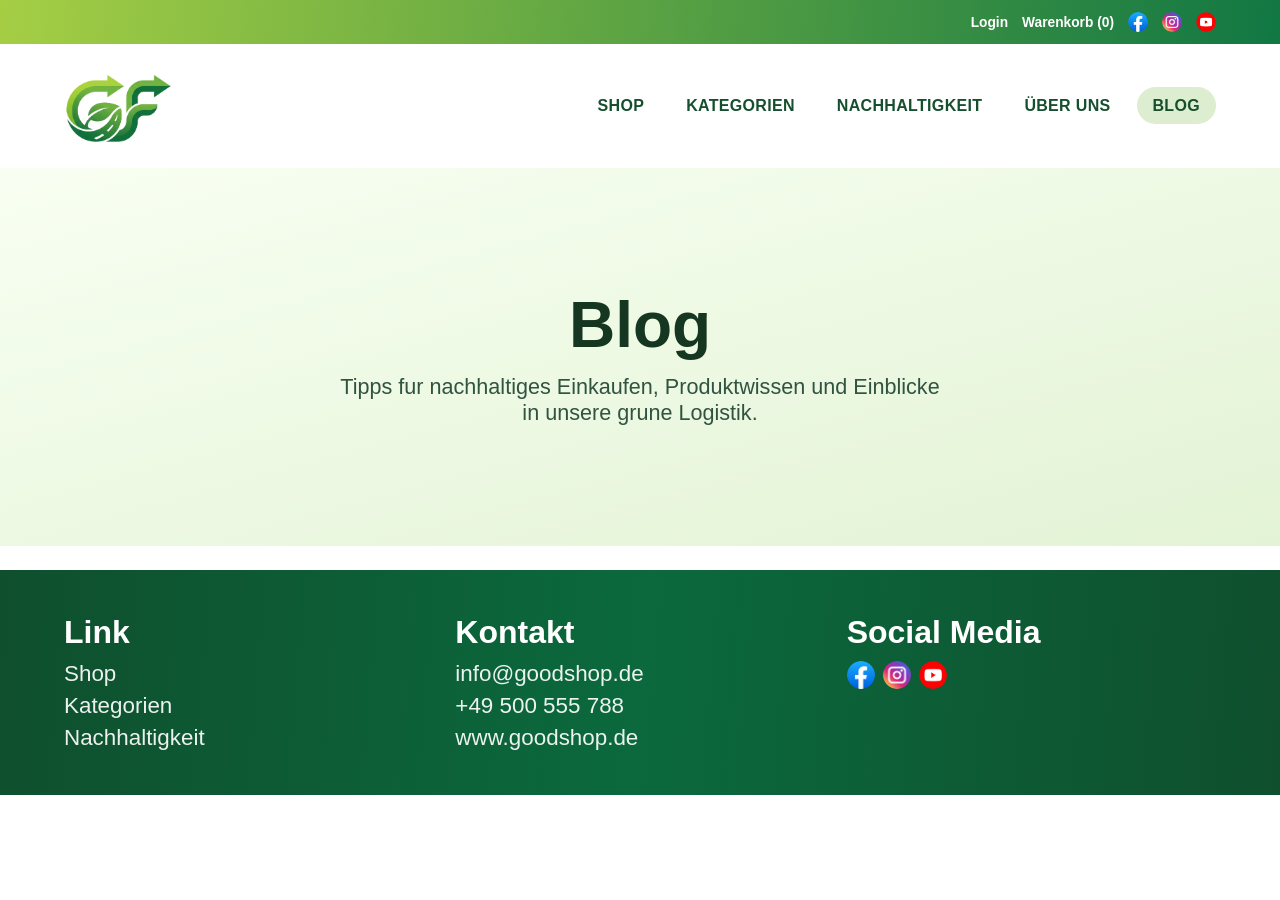
==== src/blog.html @ 8096400c "initial commit" ====
<!DOCTYPE html>
<html lang="de">
<head>
    <meta charset="UTF-8">
    <meta name="viewport" content="width=device-width, initial-scale=1.0">
    <title>Blog | Goodshop</title>
    <link rel="icon" type="image/svg+xml" href="../assets/icons/favicon.png">
    <link rel="stylesheet" href="../styles/styles.css">
</head>
<body>
    <div class="page-wrap">
        <div class="site-shell">
            <header>
                <div class="top-bar">
                    <a href="login.html" class="top-link">Login</a>
                    <a href="warenkorb.html" class="top-link">Warenkorb (0)</a>
                    <a href="blog.html" class="social-top"><img src="../assets/icons/social-facebook.png" alt="Facebook" class="social-top-icon"></a>
                    <a href="blog.html" class="social-top"><img src="../assets/icons/social-instagram.png" alt="Instagram" class="social-top-icon"></a>
                    <a href="blog.html" class="social-top"><img src="../assets/icons/social-youtube.png" alt="YouTube" class="social-top-icon"></a>
                </div>
                <nav>
                    <a href="main.html" class="logo">
                        <img src="../assets/images/logo-mockup.png" alt="GoodFlow Logo" class="logo-icon">
                    
                    </a>
                    <ul class="nav-links">
                        <li><a href="shop.html">Shop</a></li>
                        <li><a href="kategorien.html">Kategorien</a></li>
                        <li><a href="nachhaltigkeit.html">Nachhaltigkeit</a></li>
                        <li><a href="ueber-uns.html">Über uns</a></li>
                        <li><a href="blog.html" class="active">Blog</a></li>
                    </ul>
                </nav>
            </header>

            <section class="subpage-hero">
                <div>
                    <h1>Blog</h1>
                    <p>Tipps fur nachhaltiges Einkaufen, Produktwissen und Einblicke in unsere grune Logistik.</p>
                </div>
            </section>

            <footer>
                <div class="footer-col">
                    <h4>Link</h4>
                    <ul>
                        <li><a href="shop.html">Shop</a></li>
                        <li><a href="kategorien.html">Kategorien</a></li>
                        <li><a href="nachhaltigkeit.html">Nachhaltigkeit</a></li>
                    </ul>
                </div>
                <div class="footer-col">
                    <h4>Kontakt</h4>
                    <ul>
                        <li>info@goodshop.de</li>
                        <li>+49 500 555 788</li>
                        <li>www.goodshop.de</li>
                    </ul>
                </div>
                <div class="footer-col">
                    <h4>Social Media</h4>
                    <div class="social-row">
                        <a href="blog.html" class="social-btn"><img src="../assets/icons/social-facebook.png" alt="Facebook" class="social-icon"></a>
                        <a href="blog.html" class="social-btn"><img src="../assets/icons/social-instagram.png" alt="Instagram" class="social-icon"></a>
                        <a href="blog.html" class="social-btn"><img src="../assets/icons/social-youtube.png" alt="YouTube" class="social-icon"></a>
                    </div>
                </div>
            </footer>
        </div>
    </div>
</body>
</html>
---- styles/styles.css ----
:root {
    --green-900: #164f2e;
    --green-800: #1f6b3b;
    --green-700: #2f8d4e;
    --green-500: #7fcb4f;
    --green-300: #dceecf;
    --green-100: #f4fbef;
    --white: #ffffff;
    --text-900: #153621;
    --text-700: #315341;
    --shadow-soft: 0 16px 32px rgba(19, 62, 33, 0.12);
    --shadow-card: 0 8px 22px rgba(48, 102, 57, 0.16);
    --radius-lg: 22px;
}

* {
    box-sizing: border-box;
    margin: 0;
    padding: 0;
}

body {
    min-height: 100vh;
    font-family: "Segoe UI", Tahoma, Geneva, Verdana, sans-serif;
    background:
        radial-gradient(circle at 8% 88%, rgba(138, 194, 96, 0.2) 0, rgba(138, 194, 96, 0) 28%),
        radial-gradient(circle at 92% 18%, rgba(34, 105, 56, 0.15) 0, rgba(34, 105, 56, 0) 24%),
        #f5f5f5;
    color: var(--text-900);
}

.page-wrap {
    width: 100%;
    min-height: 100vh;
}

.site-shell {
    min-height: 100vh;
    background: var(--white);
    overflow: hidden;
}

.top-bar {
    min-height: 44px;
    display: flex;
    align-items: center;
    justify-content: flex-end;
    gap: 14px;
    padding: 8px clamp(24px, 5vw, 64px);
    background: linear-gradient(95deg, #a5ce44, #117743);
    color: var(--white);
}

.top-link {
    color: var(--white);
    text-decoration: none;
    font-size: 0.86rem;
    font-weight: 600;
}

.social-top {
    display: inline-flex;
    align-items: center;
    justify-content: center;
}

.social-top-icon {
    width: 20px;
    height: 20px;
    display: block;
    border-radius: 50%;
}

nav {
    display: flex;
    align-items: center;
    justify-content: space-between;
    padding: 26px clamp(24px, 5vw, 64px);
    background: var(--white);
}

.logo {
    text-decoration: none;
    color: inherit;
    display: flex;
    align-items: center;
    gap: 12px;
}

.logo-mark {
    width: 48px;
    height: 48px;
    border-radius: 50%;
    display: grid;
    place-items: center;
    background: linear-gradient(145deg, var(--green-500), var(--green-800));
    color: var(--white);
    font-weight: 800;
}

.logo-icon {
    width: 250px;
    height: 72px;
    flex: 0 0 auto;
    object-fit: contain;
    object-position: left center;
}

.logo strong {
    display: block;
    color: var(--green-800);
    font-size: 1.95rem;
    line-height: 1;
}

.logo small {
    color: var(--text-700);
    font-size: 0.9rem;
    font-weight: 600;
}

.nav-links {
    list-style: none;
    display: flex;
    flex-wrap: wrap;
    align-items: center;
    gap: 10px;
}

.nav-links a {
    text-decoration: none;
    text-transform: uppercase;
    letter-spacing: 0.02em;
    color: var(--green-900);
    font-weight: 700;
    padding: 10px 16px;
    border-radius: 999px;
}

.nav-links a:hover,
.nav-links a.active {
    background: var(--green-300);
}

.hero {
    min-height: 54vh;
    background:
        linear-gradient(95deg, rgba(14, 38, 23, 0.55), rgba(14, 38, 23, 0.1)),
        url("https://images.unsplash.com/photo-1529156069898-49953e39b3ac?auto=format&fit=crop&q=80&w=1700") center/cover;
    display: flex;
    align-items: center;
    padding: 56px clamp(24px, 6vw, 84px);
}

.hero-content {
    color: var(--white);
    max-width: 540px;
}

.hero h1 {
    font-size: clamp(2.1rem, 5vw, 4rem);
    line-height: 1.05;
    text-transform: uppercase;
    margin-bottom: 12px;
}

.hero p {
    font-size: clamp(1.2rem, 2vw, 2rem);
    margin-bottom: 26px;
}

.btn-cta,
.btn-cart {
    text-decoration: none;
    text-align: center;
    border: 0;
    border-radius: 999px;
    background: linear-gradient(130deg, #bfeb61, #68b848);
    color: #12351f;
    font-weight: 800;
    letter-spacing: 0.02em;
    transition: transform 0.2s ease, filter 0.2s ease;
}

.btn-cta {
    display: inline-block;
    padding: 13px 30px;
    font-size: 1.55rem;
}

.btn-cart {
    display: block;
    margin-top: auto;
    padding: 10px 18px;
    font-size: 1.15rem;
}

.btn-cta:hover,
.btn-cart:hover {
    transform: translateY(-1px);
    filter: brightness(0.98);
}

.section {
    padding: clamp(56px, 6vw, 88px) clamp(24px, 6vw, 84px);
}

.section-soft {
    background: linear-gradient(180deg, #ffffff 0%, #f5fcef 75%, #f7fff5 100%);
}

.category-grid {
    display: grid;
    grid-template-columns: repeat(4, minmax(0, 1fr));
    gap: 24px;
}

.cat-card {
    text-decoration: none;
    color: var(--green-900);
    background: var(--white);
    border-radius: var(--radius-lg);
    box-shadow: var(--shadow-card);
    border: 1px solid #deedd8;
    min-height: 194px;
    display: flex;
    flex-direction: column;
    justify-content: center;
    align-items: center;
    gap: 14px;
}

.cat-icon {
    font-size: 3.35rem;
}

.cat-icon-img {
    width: 84px;
    height: 84px;
}

.cat-card h3 {
    font-size: 2rem;
    letter-spacing: 0.01em;
}

.section-title {
    text-align: center;
    text-transform: uppercase;
    color: var(--green-900);
    font-size: clamp(2.1rem, 3.3vw, 3rem);
    margin-bottom: 28px;
}

.product-grid {
    display: grid;
    grid-template-columns: repeat(4, minmax(220px, 1fr));
    gap: 24px;
}

.product-card {
    background: var(--white);
    border-radius: var(--radius-lg);
    box-shadow: var(--shadow-card);
    border: 1px solid #ddedd8;
    padding: 16px;
    display: flex;
    flex-direction: column;
    gap: 12px;
    min-height: 560px;
}

.product-img {
    width: clamp(170px, 72%, 240px);
    aspect-ratio: 3 / 4;
    height: auto;
    align-self: center;
    object-fit: cover;
    border-radius: 14px;
}

.price {
    font-size: 1.85rem;
    color: var(--green-900);
    font-weight: 900;
}

.product-card h4 {
    font-size: 1.6rem;
    line-height: 1.15;
}

.desc {
    color: #5c695f;
    font-size: 1.1rem;
    line-height: 1.3;
}

.info-banner {
    margin-top: 30px;
    display: grid;
    grid-template-columns: repeat(2, minmax(0, 1fr));
    gap: 16px;
}

.info-box {
    background: linear-gradient(140deg, #e7f8d5, #d9efc7);
    border-radius: var(--radius-lg);
    border: 1px solid #d0e7bc;
    min-height: 150px;
    display: flex;
    align-items: center;
    gap: 14px;
    padding: 20px;
}

.info-icon {
    flex: 0 0 auto;
    width: 58px;
    height: 58px;
    border-radius: 50%;
    display: grid;
    place-items: center;
    color: var(--white);
    background: linear-gradient(140deg, #2d904f, #145c35);
    font-size: 1.18rem;
    font-weight: 800;
}

.info-box p {
    font-size: 2rem;
    line-height: 1.15;
}

.info-box strong {
    text-transform: uppercase;
}

footer {
    margin-top: 24px;
    padding: 44px clamp(24px, 5vw, 64px);
    display: grid;
    grid-template-columns: repeat(3, minmax(0, 1fr));
    gap: 22px;
    color: var(--white);
    background: linear-gradient(95deg, #0f4f2e, #0b693d, #0f4f2e);
}

.footer-col h4 {
    font-size: 2rem;
    margin-bottom: 10px;
}

.footer-col ul {
    list-style: none;
    display: grid;
    gap: 6px;
}

.footer-col li,
.footer-col a {
    font-size: 1.4rem;
    color: rgba(255, 255, 255, 0.92);
    text-decoration: none;
}

.social-row {
    display: flex;
    gap: 8px;
}

.social-btn {
    display: inline-flex;
    align-items: center;
    justify-content: center;
    text-decoration: none;
}

.social-icon {
    width: 28px;
    height: 28px;
    border-radius: 50%;
    display: block;
}

.subpage-hero {
    min-height: 42vh;
    padding: 70px 42px;
    display: grid;
    place-items: center;
    text-align: center;
    background: linear-gradient(165deg, #f8fff2 0%, #e3f3d5 100%);
}

.subpage-hero h1 {
    font-size: clamp(2rem, 5vw, 4rem);
    margin-bottom: 12px;
}

.subpage-hero p {
    color: var(--text-700);
    max-width: 620px;
    font-size: clamp(1rem, 1.9vw, 1.35rem);
}

.login-section {
    padding: 40px clamp(24px, 6vw, 84px) 80px;
    display: flex;
    justify-content: center;
}

.login-card {
    width: min(520px, 100%);
    background: #ffffff;
    border: 1px solid #d7e7cf;
    border-radius: 18px;
    box-shadow: var(--shadow-card);
    padding: 26px;
}

.login-card h2 {
    font-size: 1.7rem;
    margin-bottom: 16px;
}

.login-form {
    display: grid;
    gap: 14px;
}

.login-form label {
    display: grid;
    gap: 8px;
    color: #264937;
    font-weight: 600;
}

.login-form input {
    border: 1px solid #c6ddbd;
    border-radius: 12px;
    padding: 12px 14px;
    font-size: 1rem;
}

.login-actions {
    display: flex;
    justify-content: space-between;
    align-items: center;
    margin-top: 8px;
}

.text-link {
    color: #1f6b3b;
    font-weight: 700;
    text-decoration: none;
}

@media (max-width: 1200px) {
    .category-grid,
    .product-grid {
        grid-template-columns: repeat(2, minmax(0, 1fr));
    }

    .product-card {
        min-height: 420px;
    }

    .info-banner,
    footer {
        grid-template-columns: 1fr;
    }
}

@media (max-width: 760px) {
    nav {
        flex-direction: column;
        gap: 18px;
        padding: 20px;
    }

    .top-bar {
        justify-content: center;
        flex-wrap: wrap;
    }

    .hero {
        min-height: 340px;
        padding-top: 54px;
        padding-bottom: 54px;
        padding-left: 24px;
        padding-right: 24px;
    }

    .logo {
        align-self: flex-start;
    }

    .logo-icon {
        width: 220px;
        height: 50px;
    }

    .nav-links {
        justify-content: flex-start;
        width: 100%;
    }

    .category-grid,
    .product-grid {
        grid-template-columns: 1fr;
    }

    .product-img {
        width: clamp(170px, 66%, 230px);
    }
}
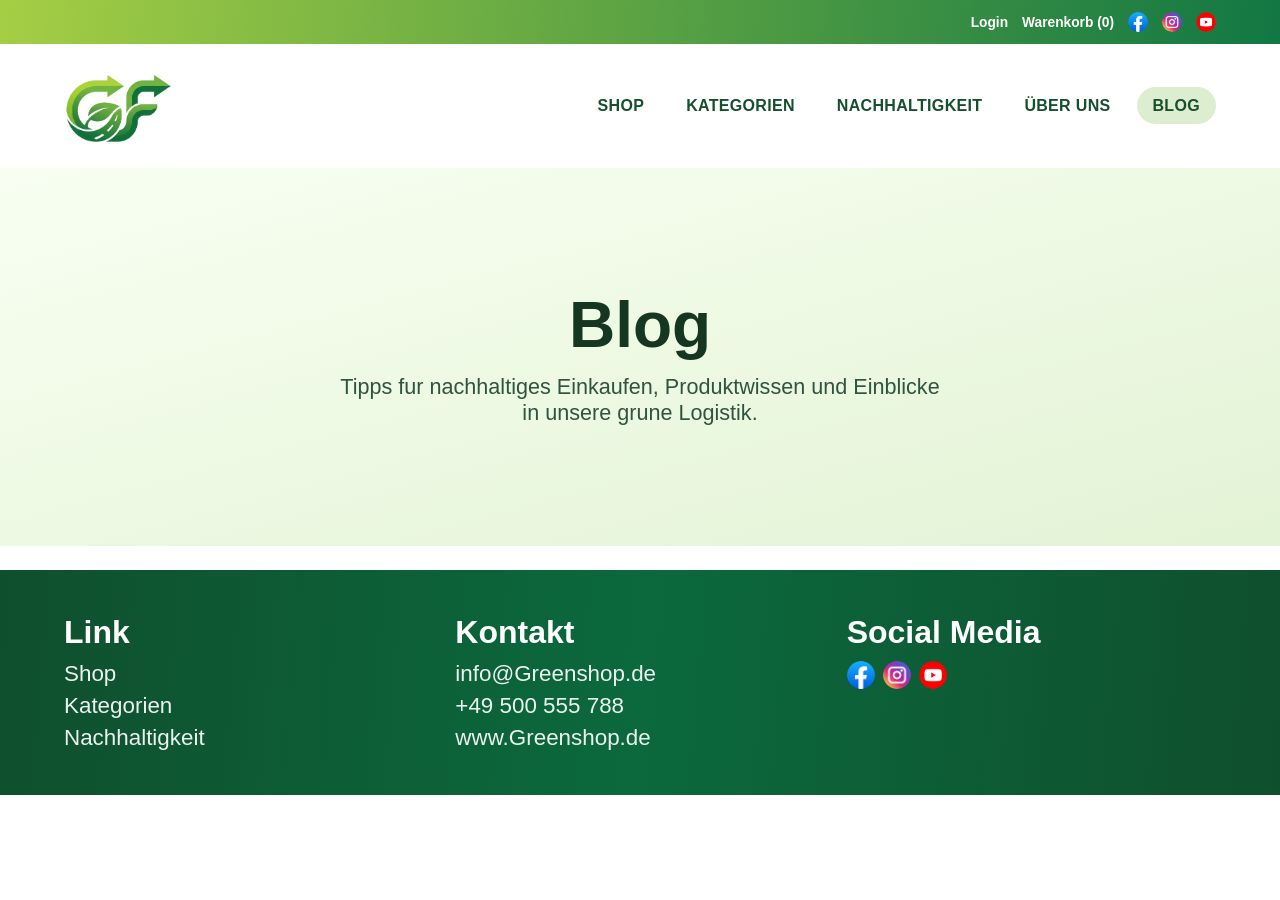
==== commit c3fa5e59: "Goodshop durch Greenshop ersetzt, + add testfile" ====
--- a/src/blog.html
+++ b/src/blog.html
@@ -3,7 +3,7 @@
 <head>
     <meta charset="UTF-8">
     <meta name="viewport" content="width=device-width, initial-scale=1.0">
-    <title>Blog | Goodshop</title>
+    <title>Blog | Greenshop</title>
     <link rel="icon" type="image/svg+xml" href="../assets/icons/favicon.png">
     <link rel="stylesheet" href="../styles/styles.css">
 </head>
@@ -19,10 +19,16 @@
                     <a href="blog.html" class="social-top"><img src="../assets/icons/social-youtube.png" alt="YouTube" class="social-top-icon"></a>
                 </div>
                 <nav>
-                    <a href="main.html" class="logo">
+                    <a href="../index.html" class="logo">
                         <img src="../assets/images/logo-mockup.png" alt="GoodFlow Logo" class="logo-icon">
                     
                     </a>
+                    <input type="checkbox" id="menu-toggle" class="menu-toggle" aria-label="Navigation öffnen">
+                    <label for="menu-toggle" class="hamburger" aria-hidden="true">
+                        <span></span>
+                        <span></span>
+                        <span></span>
+                    </label>
                     <ul class="nav-links">
                         <li><a href="shop.html">Shop</a></li>
                         <li><a href="kategorien.html">Kategorien</a></li>
@@ -52,9 +58,9 @@
                 <div class="footer-col">
                     <h4>Kontakt</h4>
                     <ul>
-                        <li>info@goodshop.de</li>
+                        <li>info@Greenshop.de</li>
                         <li>+49 500 555 788</li>
-                        <li>www.goodshop.de</li>
+                        <li>www.Greenshop.de</li>
                     </ul>
                 </div>
                 <div class="footer-col">
--- a/styles/styles.css
+++ b/styles/styles.css
@@ -142,6 +142,39 @@
     background: var(--green-300);
 }
 
+.menu-toggle {
+    position: absolute;
+    width: 1px;
+    height: 1px;
+    opacity: 0;
+    pointer-events: none;
+}
+
+.hamburger {
+    display: none;
+    width: 48px;
+    height: 48px;
+    border-radius: 50%;
+    border: 0;
+    background: linear-gradient(135deg, #1f6b3b, #2f8d4e);
+    align-items: center;
+    justify-content: center;
+    flex-direction: column;
+    gap: 6px;
+    cursor: pointer;
+    box-shadow: 0 8px 18px rgba(17, 72, 42, 0.3);
+    z-index: 120;
+}
+
+.hamburger span {
+    width: 22px;
+    height: 2px;
+    background: var(--white);
+    border-radius: 99px;
+    transform-origin: center;
+    transition: transform 0.32s ease, opacity 0.25s ease;
+}
+
 .hero {
     min-height: 54vh;
     background:
@@ -471,11 +504,12 @@
     }
 }
 
-@media (max-width: 760px) {
+@media (max-width: 980px) {
     nav {
-        flex-direction: column;
-        gap: 18px;
-        padding: 20px;
+        position: relative;
+        flex-direction: row;
+        gap: 12px;
+        padding: 16px 20px;
     }
 
     .top-bar {
@@ -492,17 +526,91 @@
     }
 
     .logo {
-        align-self: flex-start;
+        align-self: center;
     }
 
     .logo-icon {
-        width: 220px;
-        height: 50px;
+        width: 190px;
+        height: 46px;
+    }
+
+    .hamburger {
+        display: inline-flex;
+        margin-left: auto;
     }
 
     .nav-links {
-        justify-content: flex-start;
+        position: fixed;
+        inset: 0;
+        z-index: 110;
+        width: 100vw;
+        height: 100vh;
+        justify-content: center;
+        align-items: center;
+        flex-direction: column;
+        flex-wrap: nowrap;
+        gap: 18px;
+        padding: 110px 24px 36px;
+        background:
+            radial-gradient(circle at 75% 12%, rgba(176, 231, 121, 0.35) 0, rgba(176, 231, 121, 0) 35%),
+            linear-gradient(150deg, #0f4f2e, #117743 50%, #0e5f36);
+        opacity: 0;
+        visibility: hidden;
+        pointer-events: none;
+        transform: translateY(-100%);
+        transition: transform 0.4s ease, opacity 0.3s ease, visibility 0.3s ease;
+        overflow-y: auto;
+    }
+
+    .nav-links li {
+        width: min(420px, 100%);
+        display: flex;
+        justify-content: center;
+    }
+
+    .nav-links a {
+        display: block;
         width: 100%;
+        text-align: center;
+        line-height: 1.2;
+        padding: 14px 18px;
+        color: var(--white);
+        font-size: clamp(1.4rem, 4vw, 2rem);
+        letter-spacing: 0.04em;
+    }
+
+    .nav-links a:hover,
+    .nav-links a.active {
+        background: rgba(255, 255, 255, 0.2);
+    }
+
+    .menu-toggle:checked ~ .nav-links {
+        opacity: 1;
+        visibility: visible;
+        pointer-events: auto;
+        transform: translateY(0);
+    }
+
+    .menu-toggle:checked + .hamburger {
+        position: fixed;
+        top: 58px;
+        right: 20px;
+    }
+
+    .menu-toggle:checked + .hamburger span:nth-child(1) {
+        transform: translateY(8px) rotate(45deg);
+    }
+
+    .menu-toggle:checked + .hamburger span:nth-child(2) {
+        opacity: 0;
+    }
+
+    .menu-toggle:checked + .hamburger span:nth-child(3) {
+        transform: translateY(-8px) rotate(-45deg);
+    }
+
+    body:has(.menu-toggle:checked) {
+        overflow: hidden;
     }
 
     .category-grid,
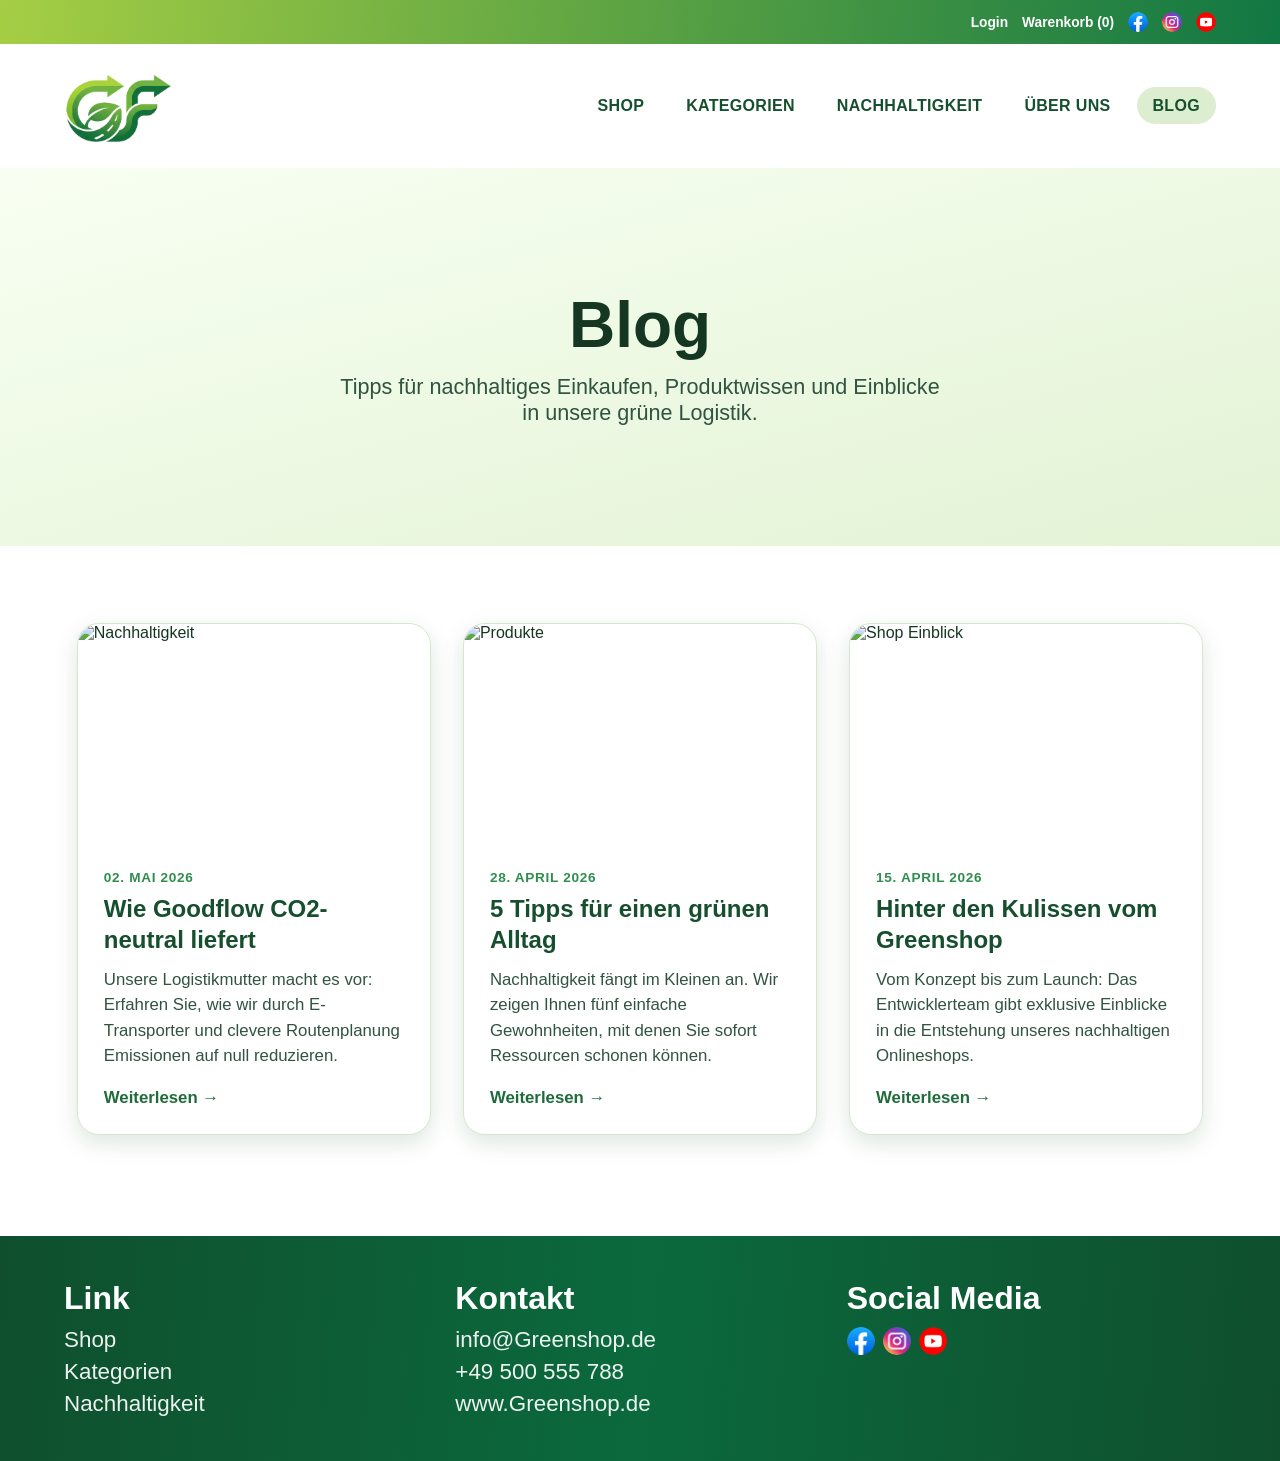
==== commit 7a00abd8: "feat/refactor: Blog-Update, Dummy-Login & SQL-Injection-Demo - feat: Blog-Seite ('blog.html') mit 3 " ====
--- a/src/blog.html
+++ b/src/blog.html
@@ -21,7 +21,6 @@
                 <nav>
                     <a href="../index.html" class="logo">
                         <img src="../assets/images/logo-mockup.png" alt="GoodFlow Logo" class="logo-icon">
-                    
                     </a>
                     <input type="checkbox" id="menu-toggle" class="menu-toggle" aria-label="Navigation öffnen">
                     <label for="menu-toggle" class="hamburger" aria-hidden="true">
@@ -42,7 +41,47 @@
             <section class="subpage-hero">
                 <div>
                     <h1>Blog</h1>
-                    <p>Tipps fur nachhaltiges Einkaufen, Produktwissen und Einblicke in unsere grune Logistik.</p>
+                    <p>Tipps für nachhaltiges Einkaufen, Produktwissen und Einblicke in unsere grüne Logistik.</p>
+                </div>
+            </section>
+
+            <!-- NEU: Der Blog-Content Bereich -->
+            <section class="blog-section section">
+                <div class="blog-grid">
+                    
+                    <!-- Blog Artikel 1 -->
+                    <article class="blog-card">
+                        <img src="https://images.unsplash.com/photo-1542601906990-b4d3fb778b09?auto=format&fit=crop&q=80&w=600" alt="Nachhaltigkeit" class="blog-img">
+                        <div class="blog-content">
+                            <span class="blog-date">02. Mai 2026</span>
+                            <h3>Wie Goodflow CO2-neutral liefert</h3>
+                            <p>Unsere Logistikmutter macht es vor: Erfahren Sie, wie wir durch E-Transporter und clevere Routenplanung Emissionen auf null reduzieren.</p>
+                            <a href="#" class="text-link">Weiterlesen &rarr;</a>
+                        </div>
+                    </article>
+
+                    <!-- Blog Artikel 2 -->
+                    <article class="blog-card">
+                        <img src="https://images.unsplash.com/photo-1611284446314-60a58ac0deb9?auto=format&fit=crop&q=80&w=600" alt="Produkte" class="blog-img">
+                        <div class="blog-content">
+                            <span class="blog-date">28. April 2026</span>
+                            <h3>5 Tipps für einen grünen Alltag</h3>
+                            <p>Nachhaltigkeit fängt im Kleinen an. Wir zeigen Ihnen fünf einfache Gewohnheiten, mit denen Sie sofort Ressourcen schonen können.</p>
+                            <a href="#" class="text-link">Weiterlesen &rarr;</a>
+                        </div>
+                    </article>
+
+                    <!-- Blog Artikel 3 -->
+                    <article class="blog-card">
+                        <img src="https://images.unsplash.com/photo-1472851294608-062f824d29cc?auto=format&fit=crop&q=80&w=600" alt="Shop Einblick" class="blog-img">
+                        <div class="blog-content">
+                            <span class="blog-date">15. April 2026</span>
+                            <h3>Hinter den Kulissen vom Greenshop</h3>
+                            <p>Vom Konzept bis zum Launch: Das Entwicklerteam gibt exklusive Einblicke in die Entstehung unseres nachhaltigen Onlineshops.</p>
+                            <a href="#" class="text-link">Weiterlesen &rarr;</a>
+                        </div>
+                    </article>
+
                 </div>
             </section>
 
@@ -75,4 +114,4 @@
         </div>
     </div>
 </body>
-</html>
+</html>
--- a/styles/styles.css
+++ b/styles/styles.css
@@ -226,6 +226,7 @@
     margin-top: auto;
     padding: 10px 18px;
     font-size: 1.15rem;
+    cursor: pointer;
 }
 
 .btn-cta:hover,
@@ -488,6 +489,91 @@
     text-decoration: none;
 }
 
+
+/* ========================================================== */
+/* NEUE STYLES FÜR LOGIN-LOGIK & KUNDEN-DASHBOARD (GEÄNDERT)  */
+/* ========================================================== */
+
+#error-msg {
+    color: #721c24;
+    background-color: #f8d7da;
+    padding: 12px;
+    border-radius: 12px;
+    display: none;
+    margin-bottom: 16px;
+    font-size: 0.95em;
+    border: 1px solid #f5c6cb;
+}
+
+.password-wrapper {
+    position: relative;
+    display: flex;
+    align-items: center;
+}
+
+.password-wrapper input {
+    width: 100%;
+    padding-right: 40px; 
+}
+
+#togglePassword {
+    position: absolute;
+    right: 14px;
+    cursor: pointer;
+    user-select: none; 
+    font-size: 1.2rem;
+}
+
+.dashboard-container {
+    max-width: 800px;
+    margin: 40px auto;
+    padding: 26px;
+    background-color: var(--white);
+    border-radius: var(--radius-lg);
+    box-shadow: var(--shadow-card);
+    border: 1px solid #d7e7cf;
+}
+
+.welcome-msg {
+    color: var(--green-900);
+    margin-bottom: 24px;
+    font-size: 1.8rem;
+}
+
+.dashboard-grid {
+    display: grid;
+    grid-template-columns: repeat(2, minmax(0, 1fr));
+    gap: 20px;
+}
+
+.dashboard-card {
+    background: var(--white);
+    padding: 20px;
+    border-radius: 14px;
+    border: 1px solid #c6ddbd;
+}
+
+.logout-btn {
+    display: inline-block;
+    margin-top: 24px;
+    padding: 12px 24px;
+    background-color: #d9534f;
+    color: var(--white);
+    text-decoration: none;
+    border-radius: 999px;
+    font-weight: 700;
+    transition: filter 0.2s ease;
+}
+
+.logout-btn:hover {
+    filter: brightness(0.9);
+}
+
+
+/* ========================================================== */
+/* MEDIA QUERIES (RESPONSIVE)                                 */
+/* ========================================================== */
+
 @media (max-width: 1200px) {
     .category-grid,
     .product-grid {
@@ -502,6 +588,80 @@
     footer {
         grid-template-columns: 1fr;
     }
+}
+
+/* ========================================================== */
+/* BLOG STYLES                                                */
+/* ========================================================== */
+
+.blog-section {
+    background-color: var(--white);
+}
+
+.blog-grid {
+    display: grid;
+    grid-template-columns: repeat(auto-fit, minmax(300px, 1fr));
+    gap: 32px;
+    max-width: 1200px;
+    margin: 0 auto;
+}
+
+.blog-card {
+    background: var(--white);
+    border-radius: var(--radius-lg);
+    box-shadow: var(--shadow-card);
+    border: 1px solid #d7e7cf;
+    overflow: hidden;
+    transition: transform 0.3s ease, box-shadow 0.3s ease;
+    display: flex;
+    flex-direction: column;
+}
+
+.blog-card:hover {
+    transform: translateY(-6px);
+    box-shadow: var(--shadow-soft);
+}
+
+.blog-img {
+    width: 100%;
+    height: 220px;
+    object-fit: cover;
+}
+
+.blog-content {
+    padding: 26px;
+    display: flex;
+    flex-direction: column;
+    flex-grow: 1;
+}
+
+.blog-date {
+    font-size: 0.85rem;
+    color: var(--green-700);
+    font-weight: 700;
+    text-transform: uppercase;
+    letter-spacing: 0.05em;
+    margin-bottom: 8px;
+}
+
+.blog-content h3 {
+    font-size: 1.5rem;
+    color: var(--green-900);
+    margin-bottom: 12px;
+    line-height: 1.3;
+}
+
+.blog-content p {
+    color: var(--text-700);
+    font-size: 1.05rem;
+    line-height: 1.5;
+    margin-bottom: 20px;
+    flex-grow: 1;
+}
+
+.blog-content .text-link {
+    align-self: flex-start;
+    font-size: 1.05rem;
 }
 
 @media (max-width: 980px) {
@@ -621,4 +781,9 @@
     .product-img {
         width: clamp(170px, 66%, 230px);
     }
-}
+    
+    /* Responsive Anpassung für das Dashboard */
+    .dashboard-grid {
+        grid-template-columns: 1fr;
+    }
+}
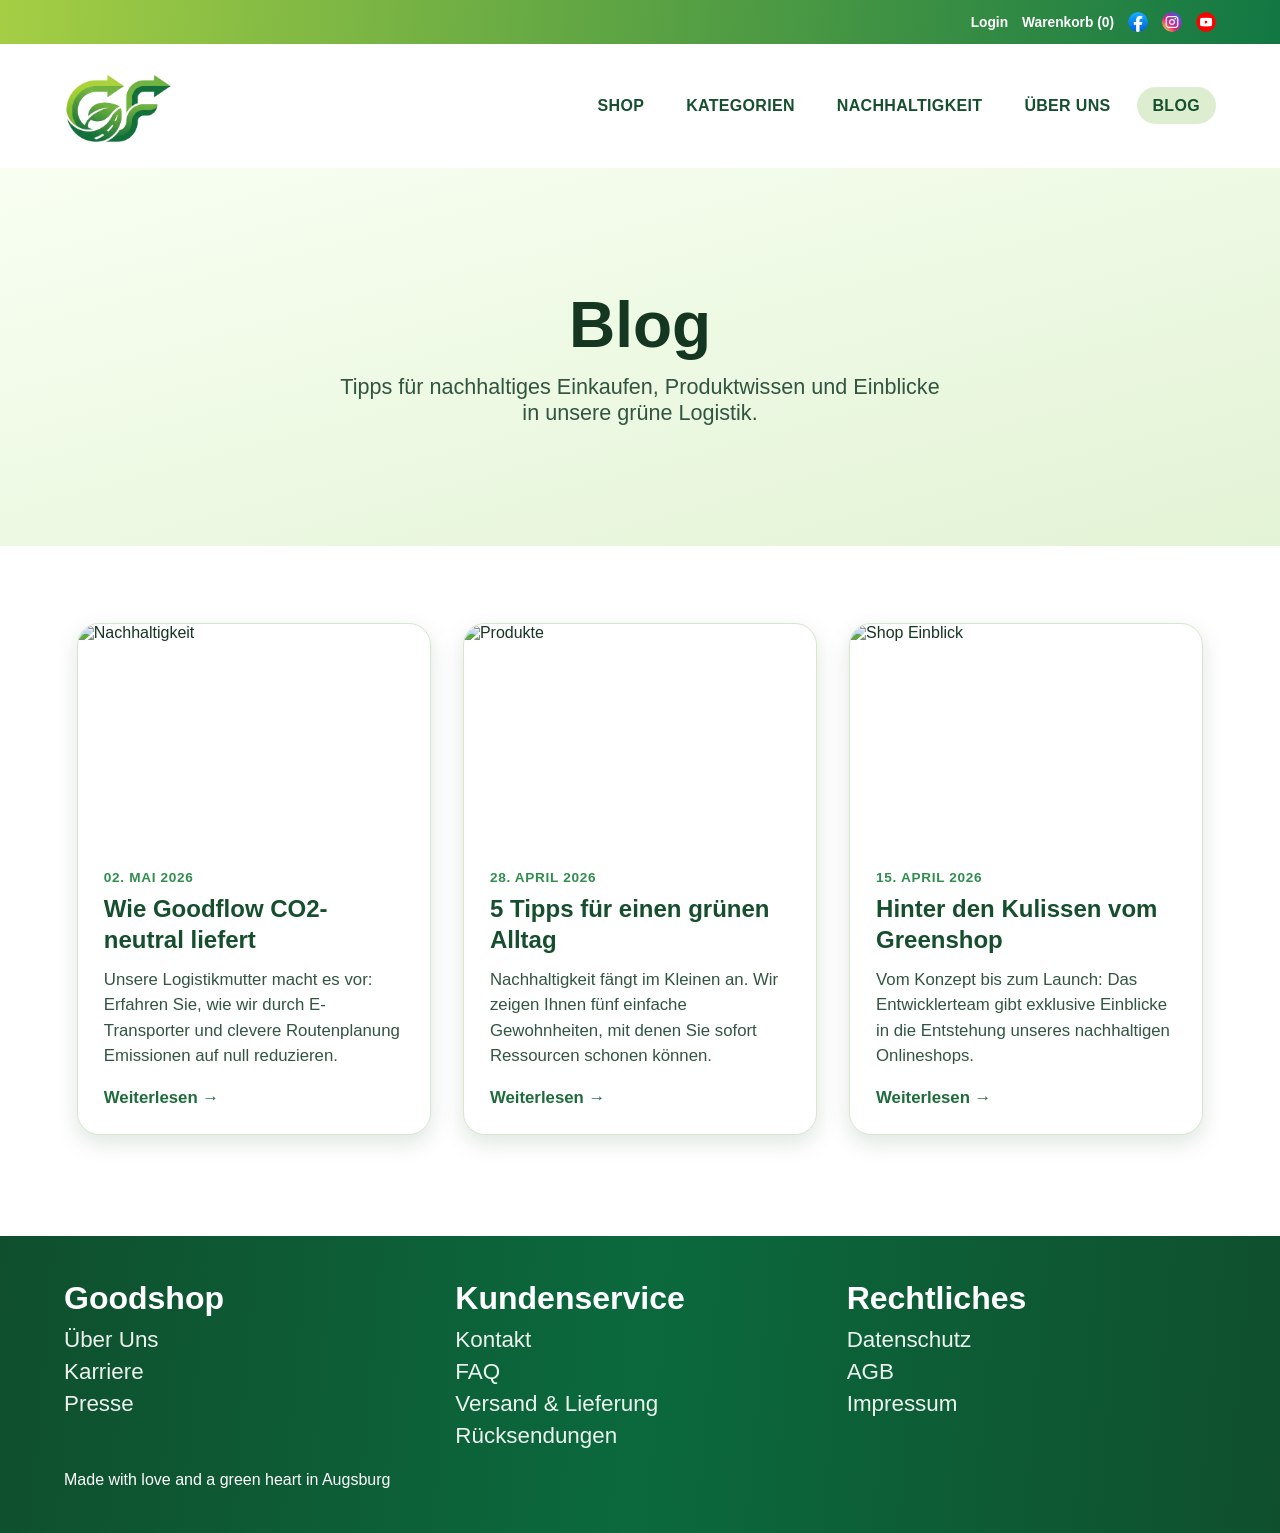
==== commit 38198fc9: "feat: Standardize footer across all HTML pages Ensures a consistent footer design and navigation acr" ====
--- a/src/blog.html
+++ b/src/blog.html
@@ -87,28 +87,37 @@
 
             <footer>
                 <div class="footer-col">
-                    <h4>Link</h4>
+                    <h4>Goodshop</h4>
                     <ul>
-                        <li><a href="shop.html">Shop</a></li>
-                        <li><a href="kategorien.html">Kategorien</a></li>
-                        <li><a href="nachhaltigkeit.html">Nachhaltigkeit</a></li>
+                        <li><a href="ueber-uns.html">Über Uns</a></li>
+                        <li><a href="#">Karriere</a></li>
+                        <li><a href="#">Presse</a></li>
                     </ul>
                 </div>
                 <div class="footer-col">
-                    <h4>Kontakt</h4>
+                    <h4>Kundenservice</h4>
                     <ul>
-                        <li>info@Greenshop.de</li>
-                        <li>+49 500 555 788</li>
-                        <li>www.Greenshop.de</li>
+                        <li><a href="../contact.html">Kontakt</a></li>
+                        <li><a href="#">FAQ</a></li>
+                        <li><a href="#">Versand & Lieferung</a></li>
+                        <li><a href="#">Rücksendungen</a></li>
                     </ul>
                 </div>
                 <div class="footer-col">
-                    <h4>Social Media</h4>
+                    <h4>Rechtliches</h4>
+                    <ul>
+                        <li><a href="datenschutz.html">Datenschutz</a></li>
+                        <li><a href="#">AGB</a></li>
+                        <li><a href="impressum.html">Impressum</a></li>
+                    </ul>
                     <div class="social-row">
-                        <a href="blog.html" class="social-btn"><img src="../assets/icons/social-facebook.png" alt="Facebook" class="social-icon"></a>
-                        <a href="blog.html" class="social-btn"><img src="../assets/icons/social-instagram.png" alt="Instagram" class="social-icon"></a>
-                        <a href="blog.html" class="social-btn"><img src="../assets/icons/social-youtube.png" alt="YouTube" class="social-icon"></a>
+                        <a href="#" class="social-btn"><i class="fab fa-facebook-f social-icon"></i></a>
+                        <a href="#" class="social-btn"><i class="fab fa-instagram social-icon"></i></a>
+                        <a href="#" class="social-btn"><i class="fab fa-twitter social-icon"></i></a>
                     </div>
+                </div>
+                <div class="footer-bottom">
+                    <p>Made with love and a green heart in Augsburg</p>
                 </div>
             </footer>
         </div>
--- a/styles/styles.css
+++ b/styles/styles.css
@@ -1,3 +1,28 @@
+/* ========================================================== */
+/* CSS STRUCTURE & ORGANIZATION                              */
+/* ========================================================== */
+/* 
+  1. CSS VARIABLES & ROOT
+  2. RESET & GLOBAL STYLES
+  3. TYPOGRAPHY & BUTTONS
+  4. HEADER & NAVIGATION
+  5. TOP BAR
+  6. PROMO BANNER
+  7. HERO SECTION
+  8. CATEGORIES SECTION
+  9. PRODUCTS SECTION
+  10. INFO BANNER
+  11. FOOTER
+  12. BLOG SECTION
+  13. LOGIN & DASHBOARD
+  14. ÜBER UNS / TEAM
+  15. MEDIA QUERIES (980px, 768px, 480px)
+*/
+
+/* ========================================================== */
+/* 1. CSS VARIABLES & ROOT                                   */
+/* ========================================================== */
+
 :root {
     --green-900: #164f2e;
     --green-800: #1f6b3b;
@@ -7,11 +32,15 @@
     --green-100: #f4fbef;
     --white: #ffffff;
     --text-900: #153621;
-    --text-700: #315341;
+    --text-700: #315541;
     --shadow-soft: 0 16px 32px rgba(19, 62, 33, 0.12);
     --shadow-card: 0 8px 22px rgba(48, 102, 57, 0.16);
     --radius-lg: 22px;
 }
+
+/* ========================================================== */
+/* 2. RESET & GLOBAL STYLES                                  */
+/* ========================================================== */
 
 * {
     box-sizing: border-box;
@@ -40,167 +69,9 @@
     overflow: hidden;
 }
 
-.top-bar {
-    min-height: 44px;
-    display: flex;
-    align-items: center;
-    justify-content: flex-end;
-    gap: 14px;
-    padding: 8px clamp(24px, 5vw, 64px);
-    background: linear-gradient(95deg, #a5ce44, #117743);
-    color: var(--white);
-}
-
-.top-link {
-    color: var(--white);
-    text-decoration: none;
-    font-size: 0.86rem;
-    font-weight: 600;
-}
-
-.social-top {
-    display: inline-flex;
-    align-items: center;
-    justify-content: center;
-}
-
-.social-top-icon {
-    width: 20px;
-    height: 20px;
-    display: block;
-    border-radius: 50%;
-}
-
-nav {
-    display: flex;
-    align-items: center;
-    justify-content: space-between;
-    padding: 26px clamp(24px, 5vw, 64px);
-    background: var(--white);
-}
-
-.logo {
-    text-decoration: none;
-    color: inherit;
-    display: flex;
-    align-items: center;
-    gap: 12px;
-}
-
-.logo-mark {
-    width: 48px;
-    height: 48px;
-    border-radius: 50%;
-    display: grid;
-    place-items: center;
-    background: linear-gradient(145deg, var(--green-500), var(--green-800));
-    color: var(--white);
-    font-weight: 800;
-}
-
-.logo-icon {
-    width: 250px;
-    height: 72px;
-    flex: 0 0 auto;
-    object-fit: contain;
-    object-position: left center;
-}
-
-.logo strong {
-    display: block;
-    color: var(--green-800);
-    font-size: 1.95rem;
-    line-height: 1;
-}
-
-.logo small {
-    color: var(--text-700);
-    font-size: 0.9rem;
-    font-weight: 600;
-}
-
-.nav-links {
-    list-style: none;
-    display: flex;
-    flex-wrap: wrap;
-    align-items: center;
-    gap: 10px;
-}
-
-.nav-links a {
-    text-decoration: none;
-    text-transform: uppercase;
-    letter-spacing: 0.02em;
-    color: var(--green-900);
-    font-weight: 700;
-    padding: 10px 16px;
-    border-radius: 999px;
-}
-
-.nav-links a:hover,
-.nav-links a.active {
-    background: var(--green-300);
-}
-
-.menu-toggle {
-    position: absolute;
-    width: 1px;
-    height: 1px;
-    opacity: 0;
-    pointer-events: none;
-}
-
-.hamburger {
-    display: none;
-    width: 48px;
-    height: 48px;
-    border-radius: 50%;
-    border: 0;
-    background: linear-gradient(135deg, #1f6b3b, #2f8d4e);
-    align-items: center;
-    justify-content: center;
-    flex-direction: column;
-    gap: 6px;
-    cursor: pointer;
-    box-shadow: 0 8px 18px rgba(17, 72, 42, 0.3);
-    z-index: 120;
-}
-
-.hamburger span {
-    width: 22px;
-    height: 2px;
-    background: var(--white);
-    border-radius: 99px;
-    transform-origin: center;
-    transition: transform 0.32s ease, opacity 0.25s ease;
-}
-
-.hero {
-    min-height: 54vh;
-    background:
-        linear-gradient(95deg, rgba(14, 38, 23, 0.55), rgba(14, 38, 23, 0.1)),
-        url("https://images.unsplash.com/photo-1529156069898-49953e39b3ac?auto=format&fit=crop&q=80&w=1700") center/cover;
-    display: flex;
-    align-items: center;
-    padding: 56px clamp(24px, 6vw, 84px);
-}
-
-.hero-content {
-    color: var(--white);
-    max-width: 540px;
-}
-
-.hero h1 {
-    font-size: clamp(2.1rem, 5vw, 4rem);
-    line-height: 1.05;
-    text-transform: uppercase;
-    margin-bottom: 12px;
-}
-
-.hero p {
-    font-size: clamp(1.2rem, 2vw, 2rem);
-    margin-bottom: 26px;
-}
+/* ========================================================== */
+/* 3. TYPOGRAPHY & BUTTONS                                   */
+/* ========================================================== */
 
 .btn-cta,
 .btn-cart {
@@ -243,6 +114,262 @@
     background: linear-gradient(180deg, #ffffff 0%, #f5fcef 75%, #f7fff5 100%);
 }
 
+.section-title {
+    text-align: center;
+    text-transform: uppercase;
+    color: var(--green-900);
+    font-size: clamp(2.1rem, 3.3vw, 3rem);
+    margin-bottom: 28px;
+}
+
+/* ========================================================== */
+/* 4. HEADER & NAVIGATION                                    */
+/* ========================================================== */
+
+nav {
+    display: flex;
+    align-items: center;
+    justify-content: space-between;
+    padding: 26px clamp(24px, 5vw, 64px);
+    background: var(--white);
+}
+
+.logo {
+    text-decoration: none;
+    color: inherit;
+    display: flex;
+    align-items: center;
+    gap: 12px;
+}
+
+.logo-mark {
+    width: 48px;
+    height: 48px;
+    border-radius: 50%;
+    display: grid;
+    place-items: center;
+    background: linear-gradient(145deg, var(--green-500), var(--green-800));
+    color: var(--white);
+    font-weight: 800;
+}
+
+.logo-icon {
+    width: 250px;
+    height: 72px;
+    flex: 0 0 auto;
+    object-fit: contain;
+    object-position: left center;
+}
+
+.logo strong {
+    display: block;
+    color: var(--green-800);
+    font-size: 1.95rem;
+    line-height: 1;
+}
+
+.logo small {
+    color: var(--text-700);
+    font-size: 0.9rem;
+    font-weight: 600;
+}
+
+.nav-links {
+    list-style: none;
+    display: flex;
+    flex-wrap: wrap;
+    align-items: center;
+    gap: 10px;
+}
+
+.nav-links a {
+    text-decoration: none;
+    text-transform: uppercase;
+    letter-spacing: 0.02em;
+    color: var(--green-900);
+    font-weight: 700;
+    padding: 10px 16px;
+    border-radius: 999px;
+}
+
+.nav-links a:hover,
+.nav-links a.active {
+    background: var(--green-300);
+}
+
+.menu-toggle {
+    position: absolute;
+    width: 1px;
+    height: 1px;
+    opacity: 0;
+    pointer-events: none;
+}
+
+.hamburger {
+    display: none;
+    width: 48px;
+    height: 48px;
+    border-radius: 50%;
+    border: 0;
+    background: linear-gradient(135deg, #1f6b3b, #2f8d4e);
+    align-items: center;
+    justify-content: center;
+    flex-direction: column;
+    gap: 6px;
+    cursor: pointer;
+    box-shadow: 0 8px 18px rgba(17, 72, 42, 0.3);
+    z-index: 120;
+}
+
+.hamburger span {
+    width: 22px;
+    height: 2px;
+    background: var(--white);
+    border-radius: 99px;
+    transform-origin: center;
+    transition: transform 0.32s ease, opacity 0.25s ease;
+}
+
+/* ========================================================== */
+/* 5. TOP BAR                                                */
+/* ========================================================== */
+
+.top-bar {
+    min-height: 44px;
+    display: flex;
+    align-items: center;
+    justify-content: flex-end;
+    gap: 14px;
+    padding: 8px clamp(24px, 5vw, 64px);
+    background: linear-gradient(95deg, #a5ce44, #117743);
+    color: var(--white);
+}
+
+.top-link {
+    color: var(--white);
+    text-decoration: none;
+    font-size: 0.86rem;
+    font-weight: 600;
+}
+
+.social-top {
+    display: inline-flex;
+    align-items: center;
+    justify-content: center;
+}
+
+.social-top-icon {
+    width: 20px;
+    height: 20px;
+    display: block;
+    border-radius: 50%;
+}
+
+/* ========================================================== */
+/* 6. PROMO BANNER                                           */
+/* ========================================================== */
+
+#promo-banner {
+    background-color: var(--green-800);
+    color: var(--white);
+    text-align: center;
+    padding: 10px 20px;
+    font-size: 14px;
+    font-weight: 600;
+    letter-spacing: 0.04em;
+    width: 100%;
+    box-sizing: border-box;
+    display: flex;
+    align-items: center;
+    justify-content: center;
+    gap: 10px;
+}
+
+#promo-banner .banner-emoji {
+    font-size: 16px;
+}
+
+#promo-banner strong {
+    white-space: nowrap;
+}
+
+.banner-countdown {
+    display: inline-flex;
+    align-items: center;
+    gap: 6px;
+    background: rgba(0, 0, 0, 0.2);
+    border-radius: 8px;
+    padding: 4px 12px;
+    margin-left: 4px;
+    font-variant-numeric: tabular-nums;
+}
+
+.countdown-block {
+    display: inline-flex;
+    flex-direction: column;
+    align-items: center;
+    width: 38px;
+}
+
+.countdown-block span:first-child {
+    font-size: 15px;
+    font-weight: 800;
+    line-height: 1.1;
+    width: 22px;
+    text-align: center;
+    display: inline-block;
+}
+
+.cd-label {
+    font-size: 10px !important;
+    font-weight: 500 !important;
+    opacity: 0.8;
+    text-transform: uppercase;
+    letter-spacing: 0.04em;
+}
+
+.cd-sep {
+    font-size: 14px;
+    font-weight: 700;
+    opacity: 0.5;
+    margin-bottom: 10px;
+}
+
+/* ========================================================== */
+/* 7. HERO SECTION                                           */
+/* ========================================================== */
+
+.hero {
+    min-height: 54vh;
+    background:
+        linear-gradient(95deg, rgba(14, 38, 23, 0.55), rgba(14, 38, 23, 0.1)),
+        url("https://images.unsplash.com/photo-1529156069898-49953e39b3ac?auto=format&fit=crop&q=80&w=1700") center/cover;
+    display: flex;
+    align-items: center;
+    padding: 56px clamp(24px, 6vw, 84px);
+}
+
+.hero-content {
+    color: var(--white);
+    max-width: 540px;
+}
+
+.hero h1 {
+    font-size: clamp(2.1rem, 5vw, 4rem);
+    line-height: 1.05;
+    text-transform: uppercase;
+    margin-bottom: 12px;
+}
+
+.hero p {
+    font-size: clamp(1.2rem, 2vw, 2rem);
+    margin-bottom: 26px;
+}
+
+/* ========================================================== */
+/* 8. CATEGORIES SECTION                                     */
+/* ========================================================== */
+
 .category-grid {
     display: grid;
     grid-template-columns: repeat(4, minmax(0, 1fr));
@@ -278,13 +405,9 @@
     letter-spacing: 0.01em;
 }
 
-.section-title {
-    text-align: center;
-    text-transform: uppercase;
-    color: var(--green-900);
-    font-size: clamp(2.1rem, 3.3vw, 3rem);
-    margin-bottom: 28px;
-}
+/* ========================================================== */
+/* 9. PRODUCTS SECTION                                       */
+/* ========================================================== */
 
 .product-grid {
     display: grid;
@@ -329,6 +452,10 @@
     font-size: 1.1rem;
     line-height: 1.3;
 }
+
+/* ========================================================== */
+/* 10. INFO BANNER                                           */
+/* ========================================================== */
 
 .info-banner {
     margin-top: 30px;
@@ -370,6 +497,10 @@
     text-transform: uppercase;
 }
 
+/* ========================================================== */
+/* 11. FOOTER                                                */
+/* ========================================================== */
+
 footer {
     margin-top: 24px;
     padding: 44px clamp(24px, 5vw, 64px);
@@ -417,6 +548,84 @@
     display: block;
 }
 
+/* ========================================================== */
+/* 12. BLOG SECTION                                          */
+/* ========================================================== */
+
+.blog-section {
+    background-color: var(--white);
+}
+
+.blog-grid {
+    display: grid;
+    grid-template-columns: repeat(auto-fit, minmax(300px, 1fr));
+    gap: 32px;
+    max-width: 1200px;
+    margin: 0 auto;
+}
+
+.blog-card {
+    background: var(--white);
+    border-radius: var(--radius-lg);
+    box-shadow: var(--shadow-card);
+    border: 1px solid #d7e7cf;
+    overflow: hidden;
+    transition: transform 0.3s ease, box-shadow 0.3s ease;
+    display: flex;
+    flex-direction: column;
+}
+
+.blog-card:hover {
+    transform: translateY(-6px);
+    box-shadow: var(--shadow-soft);
+}
+
+.blog-img {
+    width: 100%;
+    height: 220px;
+    object-fit: cover;
+}
+
+.blog-content {
+    padding: 26px;
+    display: flex;
+    flex-direction: column;
+    flex-grow: 1;
+}
+
+.blog-date {
+    font-size: 0.85rem;
+    color: var(--green-700);
+    font-weight: 700;
+    text-transform: uppercase;
+    letter-spacing: 0.05em;
+    margin-bottom: 8px;
+}
+
+.blog-content h3 {
+    font-size: 1.5rem;
+    color: var(--green-900);
+    margin-bottom: 12px;
+    line-height: 1.3;
+}
+
+.blog-content p {
+    color: var(--text-700);
+    font-size: 1.05rem;
+    line-height: 1.5;
+    margin-bottom: 20px;
+    flex-grow: 1;
+}
+
+.blog-content .text-link {
+    align-self: flex-start;
+    font-size: 1.05rem;
+}
+
+/* ========================================================== */
+/* 13. LOGIN & DASHBOARD                                     */
+/* ========================================================== */
+
 .subpage-hero {
     min-height: 42vh;
     padding: 70px 42px;
@@ -488,11 +697,6 @@
     font-weight: 700;
     text-decoration: none;
 }
-
-
-/* ========================================================== */
-/* NEUE STYLES FÜR LOGIN-LOGIK & KUNDEN-DASHBOARD (GEÄNDERT)  */
-/* ========================================================== */
 
 #error-msg {
     color: #721c24;
@@ -513,14 +717,14 @@
 
 .password-wrapper input {
     width: 100%;
-    padding-right: 40px; 
+    padding-right: 40px;
 }
 
 #togglePassword {
     position: absolute;
     right: 14px;
     cursor: pointer;
-    user-select: none; 
+    user-select: none;
     font-size: 1.2rem;
 }
 
@@ -569,100 +773,190 @@
     filter: brightness(0.9);
 }
 
-
-/* ========================================================== */
-/* MEDIA QUERIES (RESPONSIVE)                                 */
-/* ========================================================== */
-
-@media (max-width: 1200px) {
-    .category-grid,
-    .product-grid {
-        grid-template-columns: repeat(2, minmax(0, 1fr));
-    }
-
-    .product-card {
-        min-height: 420px;
-    }
-
-    .info-banner,
-    footer {
-        grid-template-columns: 1fr;
-    }
-}
-
-/* ========================================================== */
-/* BLOG STYLES                                                */
-/* ========================================================== */
-
-.blog-section {
-    background-color: var(--white);
-}
-
-.blog-grid {
+/* ========================================================== */
+/* 14. ÜBER UNS / TEAM STYLES                                */
+/* ========================================================== */
+
+.feature-grid {
     display: grid;
-    grid-template-columns: repeat(auto-fit, minmax(300px, 1fr));
-    gap: 32px;
+    grid-template-columns: repeat(auto-fit, minmax(240px, 1fr));
+    gap: 24px;
     max-width: 1200px;
     margin: 0 auto;
 }
 
-.blog-card {
+.feature-card {
     background: var(--white);
     border-radius: var(--radius-lg);
     box-shadow: var(--shadow-card);
     border: 1px solid #d7e7cf;
-    overflow: hidden;
+    padding: 30px 24px;
+    text-align: center;
     transition: transform 0.3s ease, box-shadow 0.3s ease;
+}
+
+.feature-card:hover {
+    transform: translateY(-5px);
+    box-shadow: var(--shadow-soft);
+}
+
+.feature-icon {
+    font-size: 3.5rem;
+    margin-bottom: 18px;
+}
+
+.feature-card h3 {
+    color: var(--green-900);
+    margin-bottom: 12px;
+    font-size: 1.4rem;
+}
+
+.feature-card p {
+    color: var(--text-700);
+    line-height: 1.6;
+}
+
+.team-grid-wide {
+    display: grid;
+    grid-template-columns: repeat(auto-fit, minmax(400px, 1fr));
+    gap: 30px;
+}
+
+.team-profile {
+    background: var(--white);
+    border-radius: var(--radius-lg);
+    box-shadow: var(--shadow-card);
+    border: 1px solid #d7e7cf;
+    padding: 30px;
     display: flex;
     flex-direction: column;
-}
-
-.blog-card:hover {
-    transform: translateY(-6px);
-    box-shadow: var(--shadow-soft);
-}
-
-.blog-img {
-    width: 100%;
-    height: 220px;
-    object-fit: cover;
-}
-
-.blog-content {
-    padding: 26px;
-    display: flex;
-    flex-direction: column;
-    flex-grow: 1;
-}
-
-.blog-date {
-    font-size: 0.85rem;
+    gap: 20px;
+    transition: transform 0.2s ease;
+}
+
+.team-profile:hover {
+    transform: translateY(-3px);
+}
+
+.team-header {
+    display: flex;
+    align-items: center;
+    gap: 20px;
+    border-bottom: 1px solid #eef6ea;
+    padding-bottom: 20px;
+}
+
+.team-avatar-large {
+    width: 76px;
+    height: 76px;
+    background: linear-gradient(135deg, var(--green-300), var(--green-500));
+    border-radius: 50%;
+    display: flex;
+    align-items: center;
+    justify-content: center;
+    font-size: 2.2rem;
+    flex-shrink: 0;
+    box-shadow: inset 0 -3px 6px rgba(0,0,0,0.1);
+}
+
+.team-header h3 {
+    color: var(--green-900);
+    font-size: 1.6rem;
+    margin-bottom: 4px;
+}
+
+.role {
     color: var(--green-700);
     font-weight: 700;
+    font-size: 0.95rem;
     text-transform: uppercase;
     letter-spacing: 0.05em;
+}
+
+.team-bio p {
+    color: var(--text-700);
+    line-height: 1.7;
+    margin-bottom: 24px;
+    font-size: 1.05rem;
+}
+
+.team-interests {
+    display: flex;
+    flex-wrap: wrap;
+    gap: 10px;
+    margin-top: auto; 
+}
+
+.team-interests span {
+    background: var(--green-100);
+    border: 1px solid #c6ddbd;
+    color: var(--green-800);
+    padding: 8px 16px;
+    border-radius: 999px;
+    font-size: 0.85rem;
+    font-weight: 700;
+}
+
+/* --- Zusätzliche Über-Uns & Layout-Klassen --- */
+.content-narrow {
+    max-width: 900px;
+    margin: 0 auto;
+}
+
+.content-wide {
+    max-width: 1100px;
+    margin: 0 auto;
+}
+
+.mission-text {
+    font-size: 1.2rem;
+    line-height: 1.8;
+    color: var(--text-700);
+    margin-bottom: 24px;
+    text-align: center;
+}
+
+.timeline-grid {
+    display: grid;
+    gap: 20px;
+}
+
+.timeline-item {
+    padding: 24px;
+    border-left: 4px solid var(--green-700);
+    background: #f9fdf7;
+    border-radius: 0 8px 8px 0;
+    transition: transform 0.2s ease;
+}
+
+.timeline-item:hover {
+    transform: translateX(5px);
+}
+
+.timeline-item h3 {
+    color: var(--green-900);
     margin-bottom: 8px;
-}
-
-.blog-content h3 {
-    font-size: 1.5rem;
-    color: var(--green-900);
-    margin-bottom: 12px;
-    line-height: 1.3;
-}
-
-.blog-content p {
+    font-size: 1.3rem;
+}
+
+.timeline-item p {
     color: var(--text-700);
-    font-size: 1.05rem;
-    line-height: 1.5;
-    margin-bottom: 20px;
-    flex-grow: 1;
-}
-
-.blog-content .text-link {
-    align-self: flex-start;
-    font-size: 1.05rem;
-}
+    line-height: 1.6;
+}
+
+.team-intro-text {
+    font-size: 1.1rem;
+    line-height: 1.8;
+    color: var(--text-700);
+    margin-bottom: 40px;
+    text-align: center;
+    max-width: 700px;
+    margin-left: auto;
+    margin-right: auto;
+}
+/* ========================================================== */
+/* 15. MEDIA QUERIES TABLET & MOBIL (980px, 768px, 480px)    */
+/* ========================================================== */
 
 @media (max-width: 980px) {
     nav {
@@ -782,8 +1076,382 @@
         width: clamp(170px, 66%, 230px);
     }
     
-    /* Responsive Anpassung für das Dashboard */
-    .dashboard-grid {
+    .dashboard-grid,
+    .team-grid-wide {
         grid-template-columns: 1fr;
     }
+}
+
+/* TABLET BREAKPOINT (max-width: 768px) */
+@media (max-width: 768px) {
+    .section {
+        padding: clamp(40px, 5vw, 56px) 20px;
+    }
+
+    .section-title {
+        font-size: clamp(1.6rem, 3vw, 2.2rem);
+        margin-bottom: 20px;
+    }
+
+    .hero h1 {
+        font-size: clamp(1.6rem, 4vw, 2.8rem);
+        margin-bottom: 10px;
+    }
+
+    .hero p {
+        font-size: clamp(1rem, 1.8vw, 1.5rem);
+        margin-bottom: 20px;
+    }
+
+    .btn-cta {
+        padding: 11px 24px;
+        font-size: 1.2rem;
+    }
+
+    .category-grid {
+        grid-template-columns: repeat(2, 1fr);
+        gap: 16px;
+    }
+
+    .cat-card {
+        min-height: 160px;
+        gap: 10px;
+    }
+
+    .cat-icon {
+        font-size: 2.5rem;
+    }
+
+    .cat-icon-img {
+        width: 64px;
+        height: 64px;
+    }
+
+    .cat-card h3 {
+        font-size: 1.4rem;
+    }
+
+    .product-grid {
+        grid-template-columns: repeat(2, 1fr);
+        gap: 16px;
+    }
+
+    .product-card {
+        min-height: 420px;
+        padding: 12px;
+        gap: 10px;
+    }
+
+    .product-card h4 {
+        font-size: 1.2rem;
+        line-height: 1.2;
+    }
+
+    .price {
+        font-size: 1.4rem;
+    }
+
+    .desc {
+        font-size: 0.95rem;
+        line-height: 1.3;
+    }
+
+    .btn-cart {
+        padding: 8px 14px;
+        font-size: 0.95rem;
+        margin-top: auto;
+    }
+
+    .product-img {
+        width: clamp(120px, 60%, 180px);
+    }
+
+    #promo-banner {
+        padding: 8px 16px;
+        font-size: 13px;
+        gap: 8px;
+        flex-wrap: wrap;
+    }
+
+    .banner-countdown {
+        padding: 4px 10px;
+        gap: 4px;
+    }
+
+    .countdown-block {
+        width: 32px;
+    }
+
+    .countdown-block span:first-child {
+        font-size: 12px;
+        width: 18px;
+    }
+
+    .cd-label {
+        font-size: 8px !important;
+    }
+
+    .info-banner {
+        grid-template-columns: 1fr;
+        gap: 12px;
+    }
+
+    .info-box {
+        min-height: 120px;
+        padding: 16px;
+        gap: 12px;
+    }
+
+    .info-box p {
+        font-size: 1.3rem;
+    }
+
+    .info-icon {
+        width: 48px;
+        height: 48px;
+        font-size: 1rem;
+    }
+
+    footer {
+        grid-template-columns: 1fr;
+        gap: 16px;
+        padding: 32px 20px;
+    }
+
+    .footer-col h4 {
+        font-size: 1.4rem;
+    }
+
+    .footer-col li,
+    .footer-col a {
+        font-size: 1.1rem;
+    }
+
+    .cart-section {
+        grid-template-columns: 1fr !important;
+        padding: 20px 16px !important;
+    }
+
+    .cart-summary {
+        position: static !important;
+    }
+
+    .dashboard-container {
+        padding: 20px;
+        margin: 20px 16px;
+    }
+}
+
+/* SMARTPHONE BREAKPOINT (max-width: 480px) */
+@media (max-width: 480px) {
+    .section {
+        padding: clamp(32px, 4vw, 40px) 16px;
+    }
+
+    .section-title {
+        font-size: clamp(1.4rem, 2.8vw, 1.8rem);
+        margin-bottom: 16px;
+    }
+
+    .hero {
+        min-height: 280px;
+        padding: 40px 16px;
+    }
+
+    .hero h1 {
+        font-size: clamp(1.3rem, 3.5vw, 2rem);
+        margin-bottom: 8px;
+    }
+
+    .hero p {
+        font-size: clamp(0.95rem, 1.5vw, 1.2rem);
+        margin-bottom: 16px;
+    }
+
+    .btn-cta {
+        padding: 10px 20px;
+        font-size: 1rem;
+    }
+
+    .category-grid {
+        grid-template-columns: repeat(2, 1fr);
+        gap: 12px;
+    }
+
+    .cat-card {
+        min-height: 140px;
+        gap: 8px;
+        border-radius: 16px;
+    }
+
+    .cat-icon {
+        font-size: 2rem;
+    }
+
+    .cat-icon-img {
+        width: 54px;
+        height: 54px;
+    }
+
+    .cat-card h3 {
+        font-size: 1.1rem;
+        letter-spacing: 0;
+    }
+
+    .product-grid {
+        grid-template-columns: repeat(2, 1fr);
+        gap: 12px;
+    }
+
+    .product-card {
+        min-height: 360px;
+        padding: 10px;
+        gap: 8px;
+        border-radius: 14px;
+    }
+
+    .product-card h4 {
+        font-size: 1rem;
+        line-height: 1.15;
+    }
+
+    .price {
+        font-size: 1.2rem;
+        font-weight: 900;
+    }
+
+    .desc {
+        font-size: 0.85rem;
+        line-height: 1.25;
+    }
+
+    .btn-cart {
+        padding: 7px 12px;
+        font-size: 0.85rem;
+        font-weight: 700;
+    }
+
+    .product-img {
+        width: clamp(90px, 50%, 130px);
+        aspect-ratio: 3 / 4;
+    }
+
+    #promo-banner {
+        padding: 6px 12px;
+        font-size: 11px;
+        gap: 4px;
+        flex-direction: column;
+        line-height: 1.3;
+    }
+
+    #promo-banner strong {
+        white-space: normal;
+    }
+
+    .banner-countdown {
+        padding: 3px 8px;
+        gap: 2px;
+        margin: 0;
+        font-size: 10px;
+    }
+
+    .countdown-block {
+        width: 28px;
+    }
+
+    .countdown-block span:first-child {
+        font-size: 11px;
+        width: 16px;
+    }
+
+    .cd-label {
+        font-size: 7px !important;
+        display: none;
+    }
+
+    .cd-sep {
+        font-size: 10px;
+        margin-bottom: 6px;
+    }
+
+    .info-banner {
+        grid-template-columns: 1fr;
+        gap: 10px;
+    }
+
+    .info-box {
+        min-height: 100px;
+        padding: 12px;
+        gap: 10px;
+    }
+
+    .info-box p {
+        font-size: 1.1rem;
+        line-height: 1.2;
+    }
+
+    .info-icon {
+        width: 42px;
+        height: 42px;
+        font-size: 0.9rem;
+        flex-shrink: 0;
+    }
+
+    footer {
+        grid-template-columns: 1fr;
+        gap: 12px;
+        padding: 24px 16px;
+    }
+
+    .footer-col h4 {
+        font-size: 1.2rem;
+        margin-bottom: 8px;
+    }
+
+    .footer-col li,
+    .footer-col a {
+        font-size: 0.95rem;
+    }
+
+    .social-icon {
+        width: 24px;
+        height: 24px;
+    }
+
+    .login-section {
+        padding: 20px 16px 40px;
+    }
+
+    .login-card {
+        padding: 18px;
+    }
+
+    .login-card h2 {
+        font-size: 1.3rem;
+        margin-bottom: 12px;
+    }
+
+    .login-form input {
+        padding: 10px 12px;
+        font-size: 0.95rem;
+    }
+
+    .cart-section {
+        grid-template-columns: 1fr !important;
+        padding: 16px 12px !important;
+    }
+
+    .dashboard-container {
+        padding: 16px;
+        margin: 16px 12px;
+    }
+
+    .dashboard-card {
+        padding: 14px;
+    }
+
+    .welcome-msg {
+        font-size: 1.4rem;
+        margin-bottom: 16px;
+    }
 }
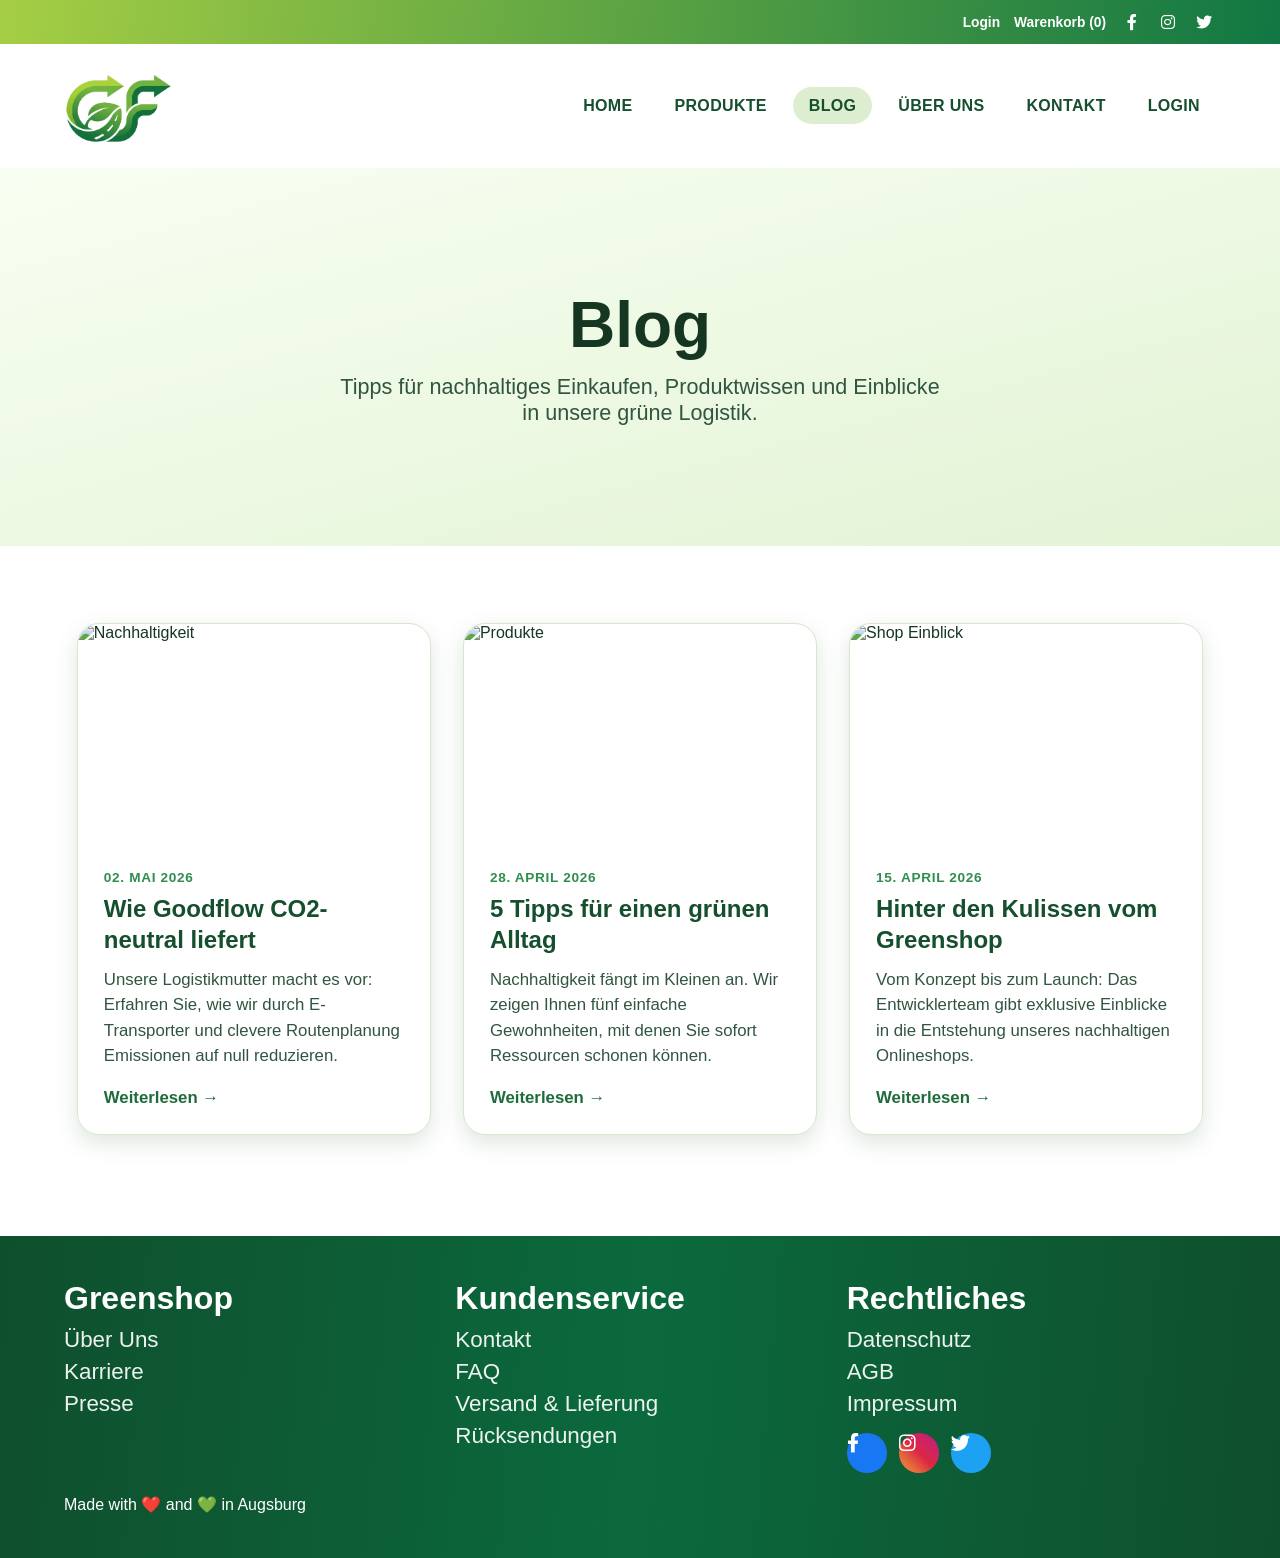
==== commit 46de84a2: "feat: Add Nachhaltigkeit page to navigation and update footer social icons - Add 'Nachhaltigkeit' li" ====
--- a/src/blog.html
+++ b/src/blog.html
@@ -3,9 +3,10 @@
 <head>
     <meta charset="UTF-8">
     <meta name="viewport" content="width=device-width, initial-scale=1.0">
-    <title>Blog | Greenshop</title>
+    <title>Blog - Greenshop</title>
     <link rel="icon" type="image/svg+xml" href="../assets/icons/favicon.png">
     <link rel="stylesheet" href="../styles/styles.css">
+    <link rel="stylesheet" href="https://cdnjs.cloudflare.com/ajax/libs/font-awesome/6.0.0-beta3/css/all.min.css" integrity="sha512-Fo3rlrZj/k7ujTnHg4CGR2D7kSs0v4LLanw2qksYuRlEzO+tcaEPQogQ0KaoGN26/zrn20ImR1DfuLWnOo7aBA==" crossorigin="anonymous" referrerpolicy="no-referrer" />
 </head>
 <body>
     <div class="page-wrap">
@@ -14,13 +15,15 @@
                 <div class="top-bar">
                     <a href="login.html" class="top-link">Login</a>
                     <a href="warenkorb.html" class="top-link">Warenkorb (0)</a>
-                    <a href="blog.html" class="social-top"><img src="../assets/icons/social-facebook.png" alt="Facebook" class="social-top-icon"></a>
-                    <a href="blog.html" class="social-top"><img src="../assets/icons/social-instagram.png" alt="Instagram" class="social-top-icon"></a>
-                    <a href="blog.html" class="social-top"><img src="../assets/icons/social-youtube.png" alt="YouTube" class="social-top-icon"></a>
+                    <div class="social-top">
+                        <a href="#" class="social-top-icon"><i class="fab fa-facebook-f"></i></a>
+                        <a href="#" class="social-top-icon"><i class="fab fa-instagram"></i></a>
+                        <a href="#" class="social-top-icon"><i class="fab fa-twitter"></i></a>
+                    </div>
                 </div>
                 <nav>
                     <a href="../index.html" class="logo">
-                        <img src="../assets/images/logo-mockup.png" alt="GoodFlow Logo" class="logo-icon">
+                        <img src="../assets/images/logo-mockup.png" alt="Greenshop Logo" class="logo-icon">
                     </a>
                     <input type="checkbox" id="menu-toggle" class="menu-toggle" aria-label="Navigation öffnen">
                     <label for="menu-toggle" class="hamburger" aria-hidden="true">
@@ -29,11 +32,12 @@
                         <span></span>
                     </label>
                     <ul class="nav-links">
-                        <li><a href="shop.html">Shop</a></li>
-                        <li><a href="kategorien.html">Kategorien</a></li>
-                        <li><a href="nachhaltigkeit.html">Nachhaltigkeit</a></li>
-                        <li><a href="ueber-uns.html">Über uns</a></li>
+                        <li><a href="../index.html">Home</a></li>
+                        <li><a href="shop.html">Produkte</a></li>
                         <li><a href="blog.html" class="active">Blog</a></li>
+                        <li><a href="ueber-uns.html">Über Uns</a></li>
+                        <li><a href="contact.html">Kontakt</a></li>
+                        <li><a href="login.html">Login</a></li>
                     </ul>
                 </nav>
             </header>
@@ -87,7 +91,7 @@
 
             <footer>
                 <div class="footer-col">
-                    <h4>Goodshop</h4>
+                    <h4>Greenshop</h4>
                     <ul>
                         <li><a href="ueber-uns.html">Über Uns</a></li>
                         <li><a href="#">Karriere</a></li>
@@ -97,7 +101,7 @@
                 <div class="footer-col">
                     <h4>Kundenservice</h4>
                     <ul>
-                        <li><a href="../contact.html">Kontakt</a></li>
+                        <li><a href="contact.html">Kontakt</a></li>
                         <li><a href="#">FAQ</a></li>
                         <li><a href="#">Versand & Lieferung</a></li>
                         <li><a href="#">Rücksendungen</a></li>
@@ -117,7 +121,7 @@
                     </div>
                 </div>
                 <div class="footer-bottom">
-                    <p>Made with love and a green heart in Augsburg</p>
+                    <p>Made with ❤️ and 💚 in Augsburg</p>
                 </div>
             </footer>
         </div>
--- a/styles/styles.css
+++ b/styles/styles.css
@@ -256,13 +256,27 @@
     display: inline-flex;
     align-items: center;
     justify-content: center;
+    gap: 12px;
 }
 
 .social-top-icon {
-    width: 20px;
-    height: 20px;
-    display: block;
+    width: 24px;
+    height: 24px;
+    display: flex;
+    align-items: center;
+    justify-content: center;
     border-radius: 50%;
+    text-decoration: none;
+    color: var(--white);
+    transition: transform 0.2s ease;
+}
+
+.social-top-icon:hover {
+    transform: scale(1.15);
+}
+
+.social-top-icon i {
+    font-size: 1rem;
 }
 
 /* ========================================================== */
@@ -531,7 +545,8 @@
 
 .social-row {
     display: flex;
-    gap: 8px;
+    gap: 12px;
+    margin-top: 16px;
 }
 
 .social-btn {
@@ -539,13 +554,54 @@
     align-items: center;
     justify-content: center;
     text-decoration: none;
+    width: 40px;
+    height: 40px;
+    border-radius: 50%;
+    transition: transform 0.2s ease, filter 0.2s ease;
+}
+
+.social-btn:hover {
+    transform: translateY(-3px);
+    filter: brightness(1.1);
 }
 
 .social-icon {
-    width: 28px;
-    height: 28px;
+    width: 40px;
+    height: 40px;
     border-radius: 50%;
-    display: block;
+    display: flex;
+    align-items: center;
+    justify-content: center;
+    color: var(--white);
+    font-size: 1.2rem;
+    transition: background 0.2s ease;
+}
+
+/* Facebook */
+.social-btn:nth-child(1) .social-icon {
+    background: #1877F2;
+}
+
+.social-btn:nth-child(1):hover .social-icon {
+    background: #165BDB;
+}
+
+/* Instagram */
+.social-btn:nth-child(2) .social-icon {
+    background: linear-gradient(45deg, #F09433 0%, #E6683C 25%, #DC2743 50%, #CC2366 75%, #BC1888 100%);
+}
+
+.social-btn:nth-child(2):hover .social-icon {
+    filter: brightness(0.9);
+}
+
+/* Twitter */
+.social-btn:nth-child(3) .social-icon {
+    background: #1DA1F2;
+}
+
+.social-btn:nth-child(3):hover .social-icon {
+    background: #1a91da;
 }
 
 /* ========================================================== */
@@ -1213,13 +1269,28 @@
     }
 
     footer {
-        grid-template-columns: 1fr;
+        grid-template-columns: 1fr; /* Stack columns on smaller screens */
         gap: 16px;
         padding: 32px 20px;
     }
 
+    .footer-col {
+        padding-bottom: 24px;
+        border-bottom: 1px solid rgba(255, 255, 255, 0.1);
+    }
+
+    .footer-col:last-of-type {
+        border-bottom: none;
+        padding-bottom: 0;
+    }
+
     .footer-col h4 {
-        font-size: 1.4rem;
+        font-size: 1.6rem;
+        margin-bottom: 12px;
+    }
+
+    .footer-col ul {
+        gap: 8px;
     }
 
     .footer-col li,
@@ -1227,19 +1298,25 @@
         font-size: 1.1rem;
     }
 
-    .cart-section {
-        grid-template-columns: 1fr !important;
-        padding: 20px 16px !important;
-    }
-
-    .cart-summary {
-        position: static !important;
-    }
-
-    .dashboard-container {
-        padding: 20px;
-        margin: 20px 16px;
-    }
+    .social-row {
+        gap: 16px;
+        margin-top: 16px;
+    }
+
+    .social-icon {
+        width: 32px;
+        height: 32px;
+        font-size: 1.3rem;
+    }
+
+    .footer-bottom {
+        border-top: 1px solid rgba(255, 255, 255, 0.1);
+        padding-top: 20px;
+        margin-top: 28px;
+        font-size: 0.85em;
+    }
+
+    /* ...existing code... */
 }
 
 /* SMARTPHONE BREAKPOINT (max-width: 480px) */
@@ -1399,13 +1476,27 @@
 
     footer {
         grid-template-columns: 1fr;
-        gap: 12px;
+        gap: 20px;
         padding: 24px 16px;
     }
 
+    .footer-col {
+        padding-bottom: 20px;
+        border-bottom: 1px solid rgba(255, 255, 255, 0.1);
+    }
+
+    .footer-col:last-of-type {
+        border-bottom: none;
+        padding-bottom: 0;
+    }
+
     .footer-col h4 {
-        font-size: 1.2rem;
-        margin-bottom: 8px;
+        font-size: 1.3rem;
+        margin-bottom: 10px;
+    }
+
+    .footer-col ul {
+        gap: 6px;
     }
 
     .footer-col li,
@@ -1413,45 +1504,24 @@
         font-size: 0.95rem;
     }
 
+    .social-row {
+        gap: 12px;
+        margin-top: 14px;
+        justify-content: flex-start;
+    }
+
     .social-icon {
-        width: 24px;
-        height: 24px;
-    }
-
-    .login-section {
-        padding: 20px 16px 40px;
-    }
-
-    .login-card {
-        padding: 18px;
-    }
-
-    .login-card h2 {
-        font-size: 1.3rem;
-        margin-bottom: 12px;
-    }
-
-    .login-form input {
-        padding: 10px 12px;
-        font-size: 0.95rem;
-    }
-
-    .cart-section {
-        grid-template-columns: 1fr !important;
-        padding: 16px 12px !important;
-    }
-
-    .dashboard-container {
-        padding: 16px;
-        margin: 16px 12px;
-    }
-
-    .dashboard-card {
-        padding: 14px;
-    }
-
-    .welcome-msg {
-        font-size: 1.4rem;
-        margin-bottom: 16px;
-    }
+        width: 28px;
+        height: 28px;
+        font-size: 1.2rem;
+    }
+
+    .footer-bottom {
+        border-top: 1px solid rgba(255, 255, 255, 0.1);
+        padding-top: 16px;
+        margin-top: 20px;
+        font-size: 0.8em;
+    }
+
+    /* ...existing code... */
 }
